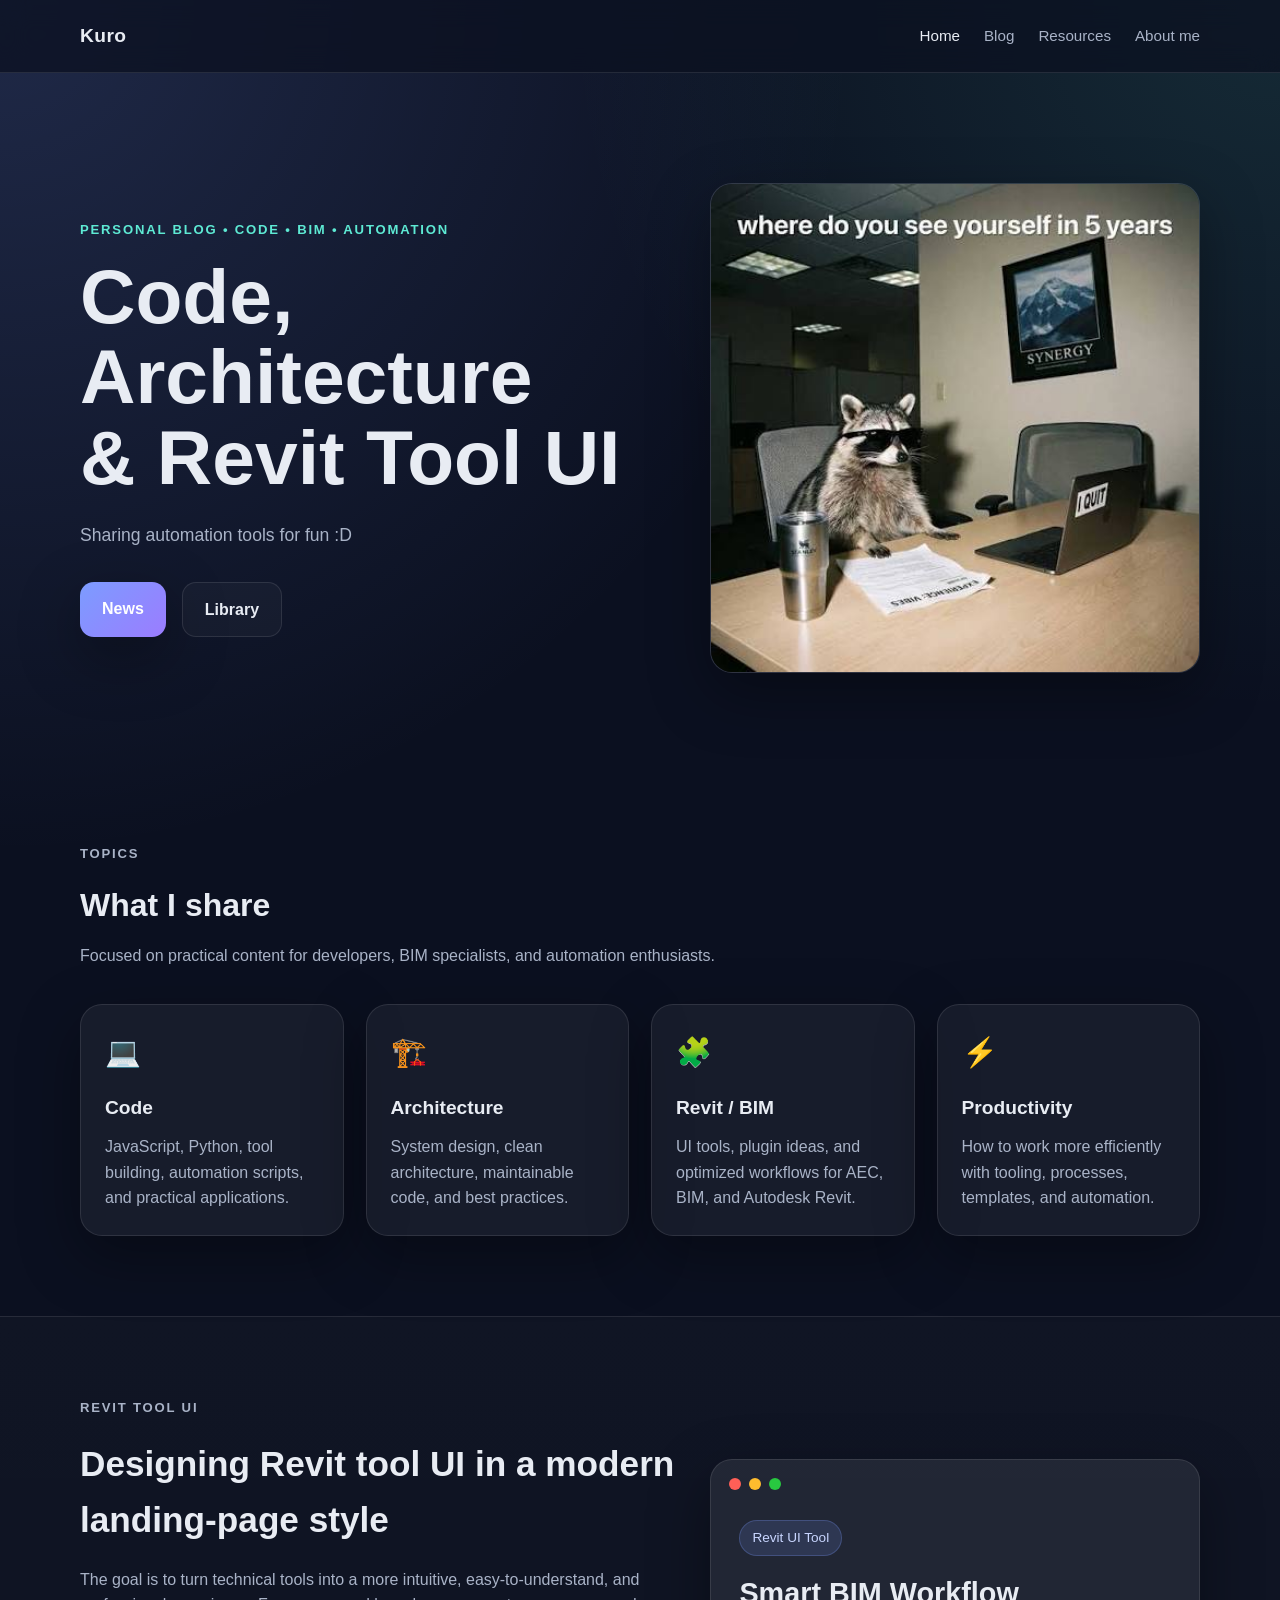
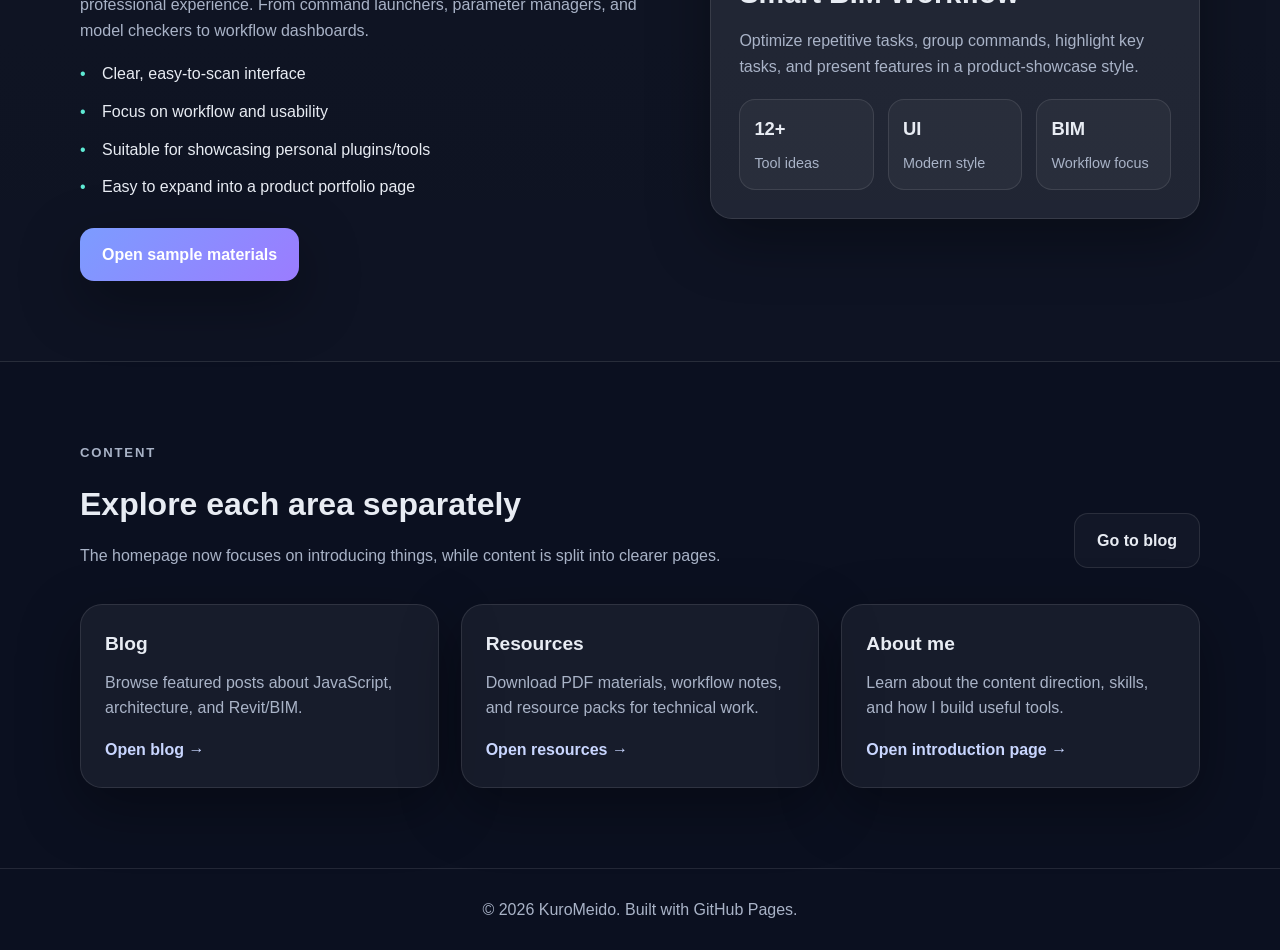
==== index.html @ 46fa1c29 "Update index.html" ====
<!DOCTYPE html>
<html lang="en">
<head>
  <meta charset="UTF-8" />
  <meta name="viewport" content="width=device-width, initial-scale=1.0" />
  <title>KuroMeido | Code, Architecture & Revit Tools</title>
  <meta
    name="description"
    content="Code, architecture, automation."
  />
  <link rel="stylesheet" href="assets/css/base.css" />
  <link rel="stylesheet" href="assets/css/layout.css" />
  <link rel="stylesheet" href="assets/css/components.css" />
  <link rel="stylesheet" href="assets/css/pages.css" />
</head>
<body data-page="home">
  <header class="site-header">
    <div class="container nav">
      <a class="brand" href="index.html">Kuro</a>
      <nav class="menu" aria-label="Main navigation">
        <a class="is-active" href="index.html">Home</a>
        <a href="blog.html">Blog</a>
        <a href="resources.html">Resources</a>
        <a href="about.html">About me</a>
      </nav>
    </div>
  </header>

  <main>
    <section class="hero">
      <div class="container hero-layout">
        <div class="hero-content">
          <p class="eyebrow">PERSONAL BLOG • CODE • BIM • AUTOMATION</p>
          <h1>Code, Architecture<br />& Revit Tool UI</h1>
          <p class="hero-text">
            Sharing automation tools for fun :D
          </p>
          <div class="hero-actions">
            <a href="blog.html" class="btn btn-primary">News</a>
            <a href="resources.html" class="btn btn-secondary">Library</a>
          </div>
        </div>
        <div class="hero-media card">
          <img
            src="assets/images/Raccon.jpg"
            alt="Illustration of a modern interface for a blog and Revit tools"
          />
        </div>
      </div>
    </section>

    <section class="section">
      <div class="container">
        <div class="section-heading">
          <p class="section-tag">TOPICS</p>
          <h2>What I share</h2>
          <p>
            Focused on practical content for developers, BIM specialists, and automation enthusiasts.
          </p>
        </div>

        <div class="card-grid">
          <article class="card">
            <span class="card-icon">💻</span>
            <h3>Code</h3>
            <p>JavaScript, Python, tool building, automation scripts, and practical applications.</p>
          </article>

          <article class="card">
            <span class="card-icon">🏗️</span>
            <h3>Architecture</h3>
            <p>System design, clean architecture, maintainable code, and best practices.</p>
          </article>

          <article class="card">
            <span class="card-icon">🧩</span>
            <h3>Revit / BIM</h3>
            <p>UI tools, plugin ideas, and optimized workflows for AEC, BIM, and Autodesk Revit.</p>
          </article>

          <article class="card">
            <span class="card-icon">⚡</span>
            <h3>Productivity</h3>
            <p>How to work more efficiently with tooling, processes, templates, and automation.</p>
          </article>
        </div>
      </div>
    </section>

    <section class="section alt-section">
      <div class="container feature">
        <div class="feature-text">
          <p class="section-tag">REVIT TOOL UI</p>
          <h2>Designing Revit tool UI in a modern landing-page style</h2>
          <p>
            The goal is to turn technical tools into a more intuitive,
            easy-to-understand, and professional experience. From command launchers,
            parameter managers, and model checkers to workflow dashboards.
          </p>
          <ul class="feature-list">
            <li>Clear, easy-to-scan interface</li>
            <li>Focus on workflow and usability</li>
            <li>Suitable for showcasing personal plugins/tools</li>
            <li>Easy to expand into a product portfolio page</li>
          </ul>
          <a href="resources.html" class="btn btn-primary">Open sample materials</a>
        </div>

        <div class="feature-panel">
          <div class="panel-card">
            <div class="panel-top">
              <span class="dot red"></span>
              <span class="dot yellow"></span>
              <span class="dot green"></span>
            </div>
            <div class="panel-body">
              <div class="mini-badge">Revit UI Tool</div>
              <h3>Smart BIM Workflow</h3>
              <p>
                Optimize repetitive tasks, group commands, highlight key tasks, and
                present features in a product-showcase style.
              </p>
              <div class="mini-stats">
                <div>
                  <strong>12+</strong>
                  <span>Tool ideas</span>
                </div>
                <div>
                  <strong>UI</strong>
                  <span>Modern style</span>
                </div>
                <div>
                  <strong>BIM</strong>
                  <span>Workflow focus</span>
                </div>
              </div>
            </div>
          </div>
        </div>
      </div>
    </section>

    <section class="section">
      <div class="container">
        <div class="section-heading section-heading-inline">
          <div>
            <p class="section-tag">CONTENT</p>
            <h2>Explore each area separately</h2>
            <p>The homepage now focuses on introducing things, while content is split into clearer pages.</p>
          </div>
          <a href="blog.html" class="btn btn-secondary">Go to blog</a>
        </div>

        <div class="split-grid">
          <article class="card split-card">
            <h3>Blog</h3>
            <p>Browse featured posts about JavaScript, architecture, and Revit/BIM.</p>
            <a href="blog.html">Open blog →</a>
          </article>
          <article class="card split-card">
            <h3>Resources</h3>
            <p>Download PDF materials, workflow notes, and resource packs for technical work.</p>
            <a href="resources.html">Open resources →</a>
          </article>
          <article class="card split-card">
            <h3>About me</h3>
            <p>Learn about the content direction, skills, and how I build useful tools.</p>
            <a href="about.html">Open introduction page →</a>
          </article>
        </div>
      </div>
    </section>
  </main>

  <footer class="site-footer">
    <div class="container footer-content">
      <p>© <span data-current-year>2026</span> KuroMeido. Built with GitHub Pages.</p>
    </div>
  </footer>

  <script src="assets/js/data.js"></script>
  <script src="assets/js/main.js"></script>
</body>
</html>
---- assets/css/base.css ----
:root {
  --bg: #0b1020;
  --bg-soft: #121a2f;
  --panel: rgba(255, 255, 255, 0.05);
  --panel-strong: rgba(255, 255, 255, 0.08);
  --text: #e8ecf3;
  --muted: #a9b3c7;
  --line: rgba(255, 255, 255, 0.1);
  --brand: #7c9cff;
  --brand-2: #5eead4;
  --shadow: 0 20px 60px rgba(0, 0, 0, 0.35);
}

* {
  margin: 0;
  padding: 0;
  box-sizing: border-box;
}

html {
  scroll-behavior: smooth;
}

body {
  font-family: Inter, Arial, sans-serif;
  background:
    radial-gradient(circle at top left, rgba(124, 156, 255, 0.18), transparent 30%),
    radial-gradient(circle at top right, rgba(94, 234, 212, 0.12), transparent 25%),
    var(--bg);
  color: var(--text);
  line-height: 1.6;
}

a {
  color: inherit;
  text-decoration: none;
}

img {
  max-width: 100%;
  display: block;
}

button,
input,
textarea,
select {
  font: inherit;
}
---- assets/css/layout.css ----
.container {
  width: min(1120px, calc(100% - 40px));
  margin: 0 auto;
}

.narrow {
  max-width: 780px;
}

.site-header {
  position: sticky;
  top: 0;
  z-index: 10;
  backdrop-filter: blur(14px);
  background: rgba(11, 16, 32, 0.75);
  border-bottom: 1px solid var(--line);
}

.nav {
  display: flex;
  justify-content: space-between;
  align-items: center;
  min-height: 72px;
}

.menu {
  display: flex;
  gap: 24px;
  flex-wrap: wrap;
}

.section,
.page-hero {
  padding: 80px 0;
}

.section-heading {
  max-width: 700px;
  margin-bottom: 36px;
}

.section-heading-inline {
  display: flex;
  justify-content: space-between;
  align-items: end;
  gap: 24px;
  max-width: none;
}

.card-grid,
.post-grid,
.resource-grid,
.split-grid,
.about-grid {
  display: grid;
  gap: 22px;
}

.card-grid {
  grid-template-columns: repeat(4, 1fr);
}

.post-grid {
  grid-template-columns: repeat(3, 1fr);
}

.resource-grid,
.split-grid {
  grid-template-columns: repeat(3, 1fr);
}

.site-footer {
  border-top: 1px solid var(--line);
  padding: 28px 0;
  color: var(--muted);
}

.footer-content {
  text-align: center;
}

@media (max-width: 980px) {
  .card-grid,
  .resource-grid,
  .split-grid,
  .about-grid {
    grid-template-columns: repeat(2, 1fr);
  }

  .post-grid,
  .hero-layout,
  .feature,
  .about-layout {
    grid-template-columns: 1fr;
  }

  .section-heading-inline {
    align-items: start;
    flex-direction: column;
  }

  .hero {
    padding-top: 90px;
  }
}

@media (max-width: 640px) {
  .nav {
    flex-direction: column;
    justify-content: center;
    padding: 14px 0;
    gap: 12px;
  }

  .menu {
    justify-content: center;
    gap: 14px;
  }

  .card-grid,
  .post-grid,
  .resource-grid,
  .split-grid,
  .about-grid {
    grid-template-columns: 1fr;
  }

  .section,
  .page-hero {
    padding: 64px 0;
  }
}
---- assets/css/components.css ----
.brand {
  font-size: 1.2rem;
  font-weight: 800;
  letter-spacing: 0.4px;
}

.menu a {
  color: var(--muted);
  font-size: 0.95rem;
  transition: 0.25s ease;
}

.menu a:hover,
.menu a.is-active {
  color: var(--text);
}

.eyebrow,
.section-tag {
  color: var(--brand-2);
  font-size: 0.82rem;
  font-weight: 700;
  letter-spacing: 1.8px;
  margin-bottom: 16px;
}

.btn {
  display: inline-block;
  padding: 14px 22px;
  border-radius: 14px;
  font-weight: 700;
  transition: transform 0.2s ease, opacity 0.2s ease, background 0.2s ease;
}

.btn:hover {
  transform: translateY(-2px);
}

.btn-primary {
  background: linear-gradient(135deg, var(--brand), #9b7cff);
  color: white;
  box-shadow: var(--shadow);
}

.btn-secondary {
  border: 1px solid var(--line);
  background: rgba(255, 255, 255, 0.03);
  color: var(--text);
}

.card,
.post-card,
.panel-card,
.about-box,
.resource-card {
  background: var(--panel);
  border: 1px solid var(--line);
  border-radius: 22px;
  box-shadow: var(--shadow);
}

.card,
.post-card,
.resource-card {
  padding: 24px;
}

.card-icon {
  font-size: 1.8rem;
  display: inline-block;
  margin-bottom: 18px;
}

.card h3,
.post-card h3,
.resource-card h3 {
  margin-bottom: 10px;
  font-size: 1.2rem;
}

.card p,
.post-card p,
.resource-card p {
  color: var(--muted);
}

.post-card a,
.split-card a,
.resource-card a {
  color: #c9d6ff;
  font-weight: 700;
}
---- assets/css/pages.css ----
.hero {
  padding: 110px 0 90px;
}

.hero-layout,
.feature,
.about-layout {
  display: grid;
  grid-template-columns: 1.1fr 0.9fr;
  gap: 32px;
  align-items: center;
}

.hero-content {
  max-width: 780px;
}

.hero h1,
.page-hero h1 {
  font-size: clamp(2.6rem, 6vw, 4.8rem);
  line-height: 1.05;
  margin-bottom: 24px;
}

.hero-text,
.page-hero p {
  font-size: 1.1rem;
  color: var(--muted);
  max-width: 700px;
}

.hero-actions {
  display: flex;
  gap: 16px;
  flex-wrap: wrap;
  margin-top: 32px;
}

.hero-media {
  overflow: hidden;
  padding: 0;
}

.hero-media img {
  width: 100%;
  min-height: 100%;
  object-fit: cover;
}

.section-heading h2,
.about-box h2 {
  font-size: 2rem;
  margin-bottom: 12px;
}

.section-heading p {
  color: var(--muted);
}

.alt-section {
  background: linear-gradient(180deg, rgba(255,255,255,0.02), rgba(255,255,255,0.01));
  border-top: 1px solid var(--line);
  border-bottom: 1px solid var(--line);
}

.feature-text h2 {
  font-size: 2.2rem;
  margin-bottom: 18px;
}

.feature-text p {
  color: var(--muted);
  margin-bottom: 18px;
}

.feature-list {
  list-style: none;
  margin-bottom: 28px;
}

.feature-list li {
  margin-bottom: 12px;
  color: var(--text);
  position: relative;
  padding-left: 22px;
}

.feature-list li::before {
  content: "•";
  color: var(--brand-2);
  position: absolute;
  left: 0;
}

.panel-card {
  padding: 18px;
  background: var(--panel-strong);
}

.panel-top {
  display: flex;
  gap: 8px;
  margin-bottom: 20px;
}

.dot {
  width: 12px;
  height: 12px;
  border-radius: 50%;
  display: inline-block;
}

.red { background: #ff5f57; }
.yellow { background: #febc2e; }
.green { background: #28c840; }

.panel-body {
  padding: 10px;
}

.mini-badge {
  display: inline-block;
  margin-bottom: 14px;
  padding: 6px 12px;
  border-radius: 999px;
  background: rgba(124, 156, 255, 0.15);
  color: #c9d6ff;
  font-size: 0.85rem;
  border: 1px solid rgba(124, 156, 255, 0.25);
}

.panel-body h3 {
  font-size: 1.8rem;
  margin-bottom: 12px;
}

.panel-body p {
  color: var(--muted);
  margin-bottom: 20px;
}

.mini-stats {
  display: grid;
  grid-template-columns: repeat(3, 1fr);
  gap: 14px;
}

.mini-stats div {
  padding: 14px;
  border-radius: 16px;
  background: rgba(255, 255, 255, 0.04);
  border: 1px solid var(--line);
}

.mini-stats strong {
  display: block;
  font-size: 1.15rem;
  margin-bottom: 6px;
}

.mini-stats span {
  color: var(--muted);
  font-size: 0.9rem;
}

.post-card,
.resource-card {
  display: flex;
  flex-direction: column;
  gap: 12px;
}

.post-card img {
  border-radius: 16px;
  aspect-ratio: 16 / 10;
  object-fit: cover;
}

.post-category,
.resource-type {
  display: inline-block;
  font-size: 0.85rem;
  color: var(--brand-2);
  font-weight: 700;
}

.resource-meta {
  color: var(--muted);
  font-size: 0.95rem;
}

.split-card {
  min-height: 100%;
}

.split-card p {
  margin-bottom: 16px;
}

.about-box {
  padding: 32px;
  text-align: center;
}

.about-box p {
  color: var(--muted);
  max-width: 760px;
  margin: 0 auto;
}

.about-grid {
  grid-template-columns: repeat(3, 1fr);
}

@media (max-width: 640px) {
  .hero h1,
  .page-hero h1 {
    font-size: 2.4rem;
  }

  .btn {
    width: 100%;
    text-align: center;
  }

  .mini-stats {
    grid-template-columns: 1fr;
  }
}
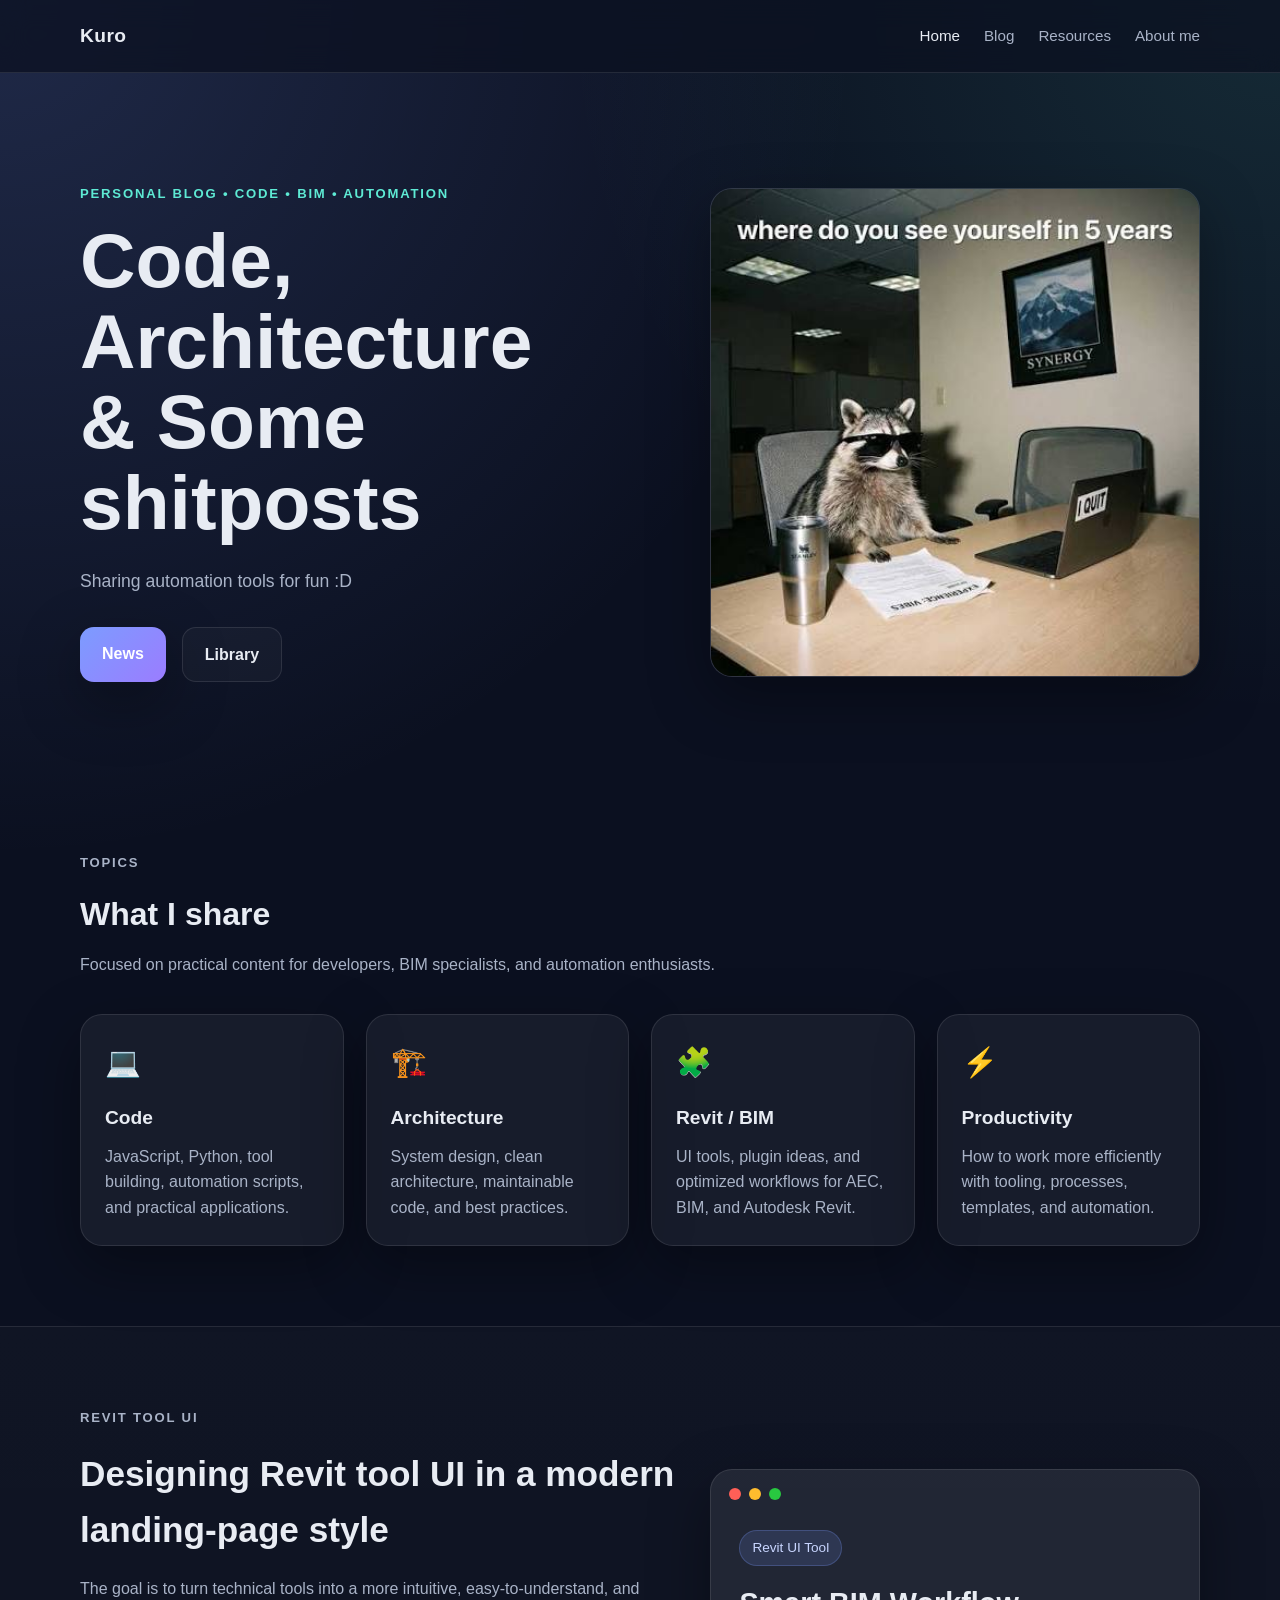
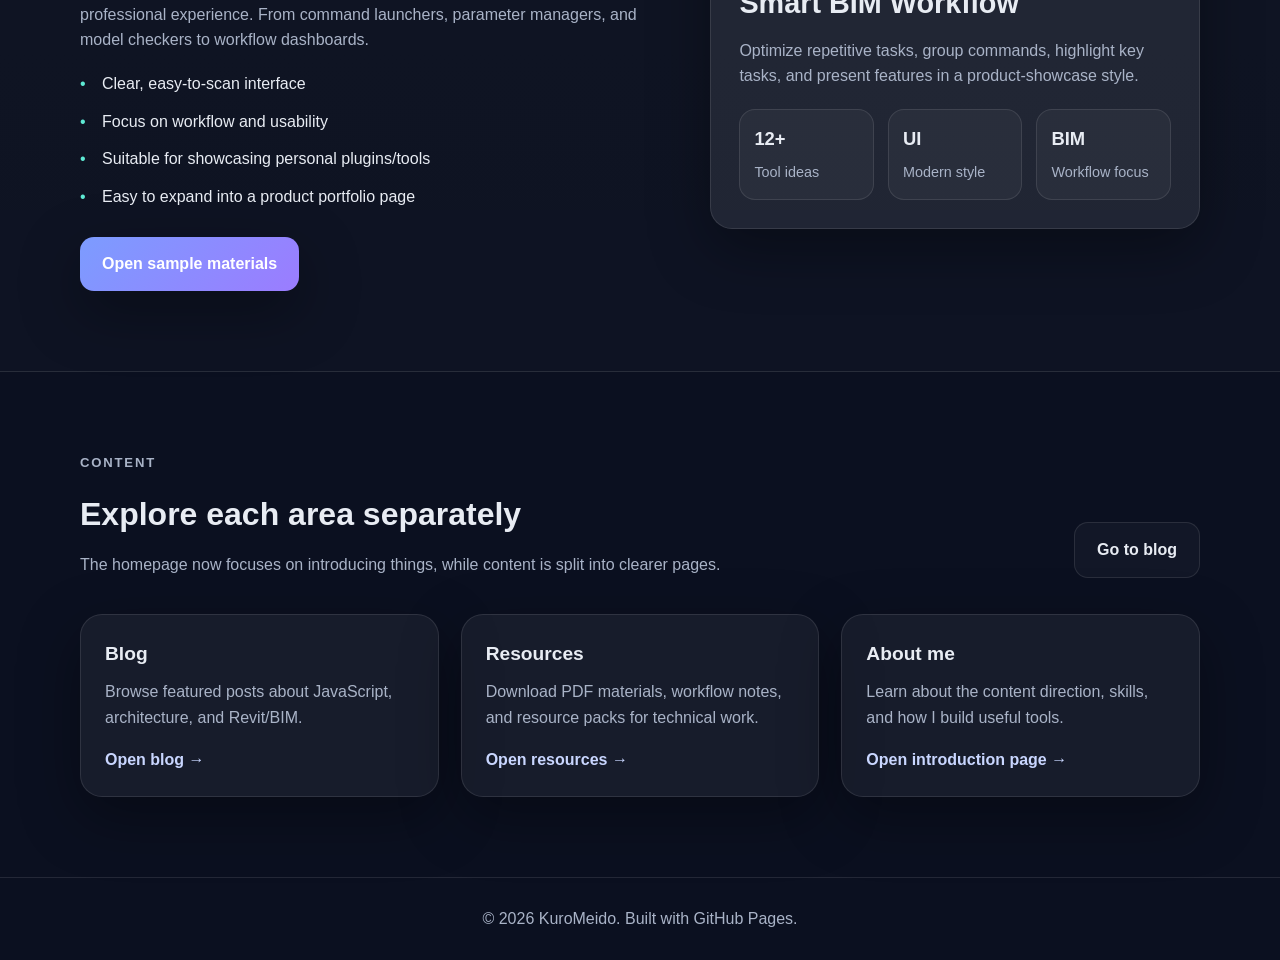
==== commit 824a4f94: "Update index.html" ====
--- a/index.html
+++ b/index.html
@@ -31,7 +31,7 @@
       <div class="container hero-layout">
         <div class="hero-content">
           <p class="eyebrow">PERSONAL BLOG • CODE • BIM • AUTOMATION</p>
-          <h1>Code, Architecture<br />& Revit Tool UI</h1>
+          <h1>Code, Architecture<br />& Some shitposts</h1>
           <p class="hero-text">
             Sharing automation tools for fun :D
           </p>
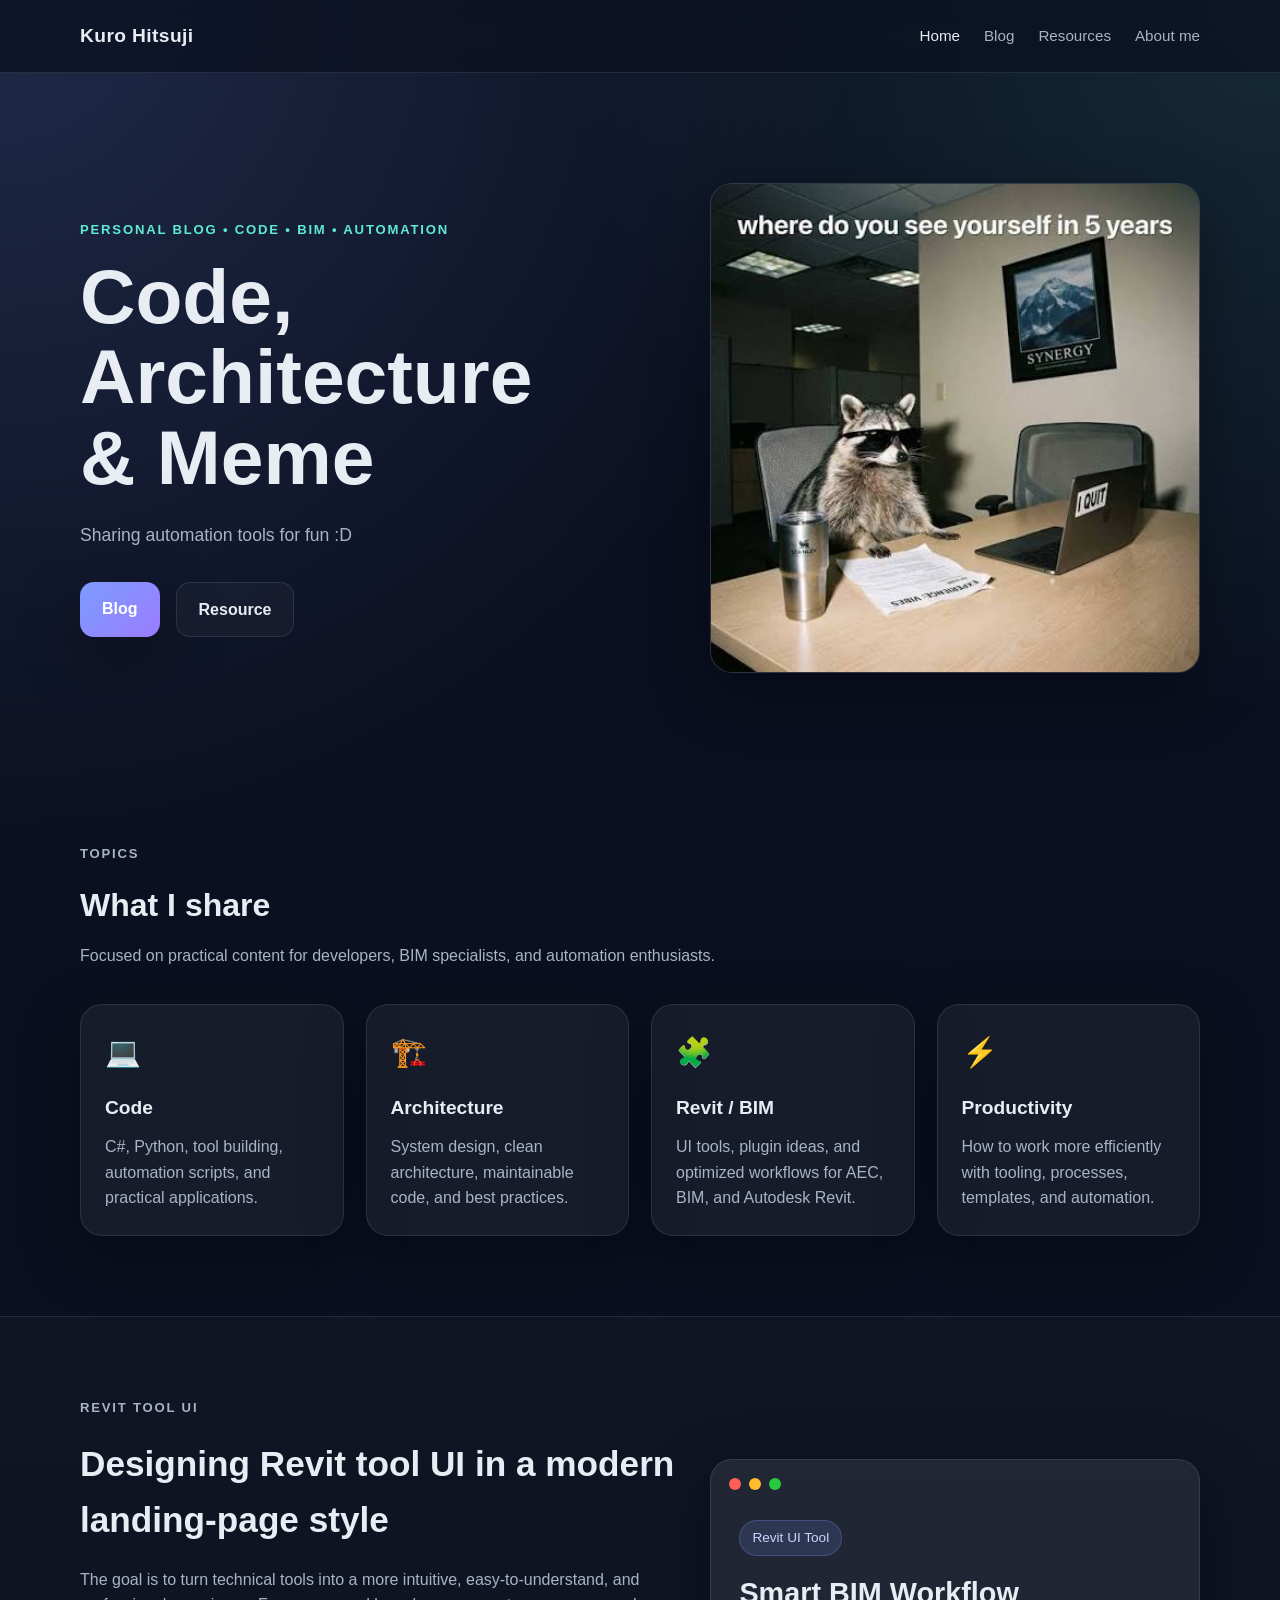
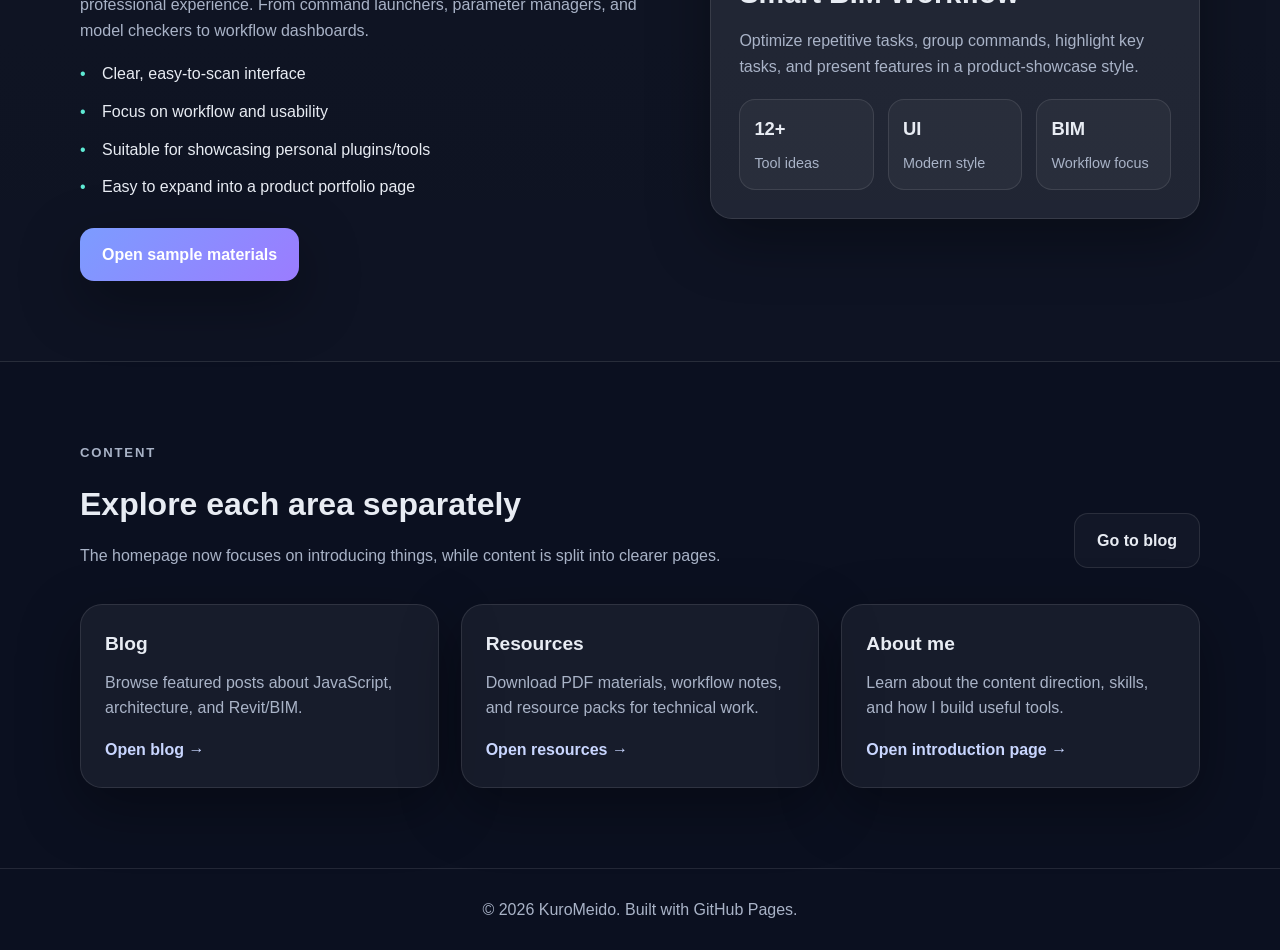
==== commit a00cf5e0: "Update index.html" ====
--- a/index.html
+++ b/index.html
@@ -3,7 +3,7 @@
 <head>
   <meta charset="UTF-8" />
   <meta name="viewport" content="width=device-width, initial-scale=1.0" />
-  <title>KuroMeido | Code, Architecture & Revit Tools</title>
+  <title>KuroHitsuji | Code, Architecture & Revit Tools</title>
   <meta
     name="description"
     content="Code, architecture, automation."
@@ -16,7 +16,7 @@
 <body data-page="home">
   <header class="site-header">
     <div class="container nav">
-      <a class="brand" href="index.html">Kuro</a>
+      <a class="brand" href="index.html">Kuro Hitsuji</a>
       <nav class="menu" aria-label="Main navigation">
         <a class="is-active" href="index.html">Home</a>
         <a href="blog.html">Blog</a>
@@ -31,13 +31,13 @@
       <div class="container hero-layout">
         <div class="hero-content">
           <p class="eyebrow">PERSONAL BLOG • CODE • BIM • AUTOMATION</p>
-          <h1>Code, Architecture<br />& Some shitposts</h1>
+          <h1>Code, Architecture<br />& Meme</h1>
           <p class="hero-text">
             Sharing automation tools for fun :D
           </p>
           <div class="hero-actions">
-            <a href="blog.html" class="btn btn-primary">News</a>
-            <a href="resources.html" class="btn btn-secondary">Library</a>
+            <a href="blog.html" class="btn btn-primary">Blog</a>
+            <a href="resources.html" class="btn btn-secondary">Resource</a>
           </div>
         </div>
         <div class="hero-media card">
@@ -63,7 +63,7 @@
           <article class="card">
             <span class="card-icon">💻</span>
             <h3>Code</h3>
-            <p>JavaScript, Python, tool building, automation scripts, and practical applications.</p>
+            <p>C#, Python, tool building, automation scripts, and practical applications.</p>
           </article>
 
           <article class="card">
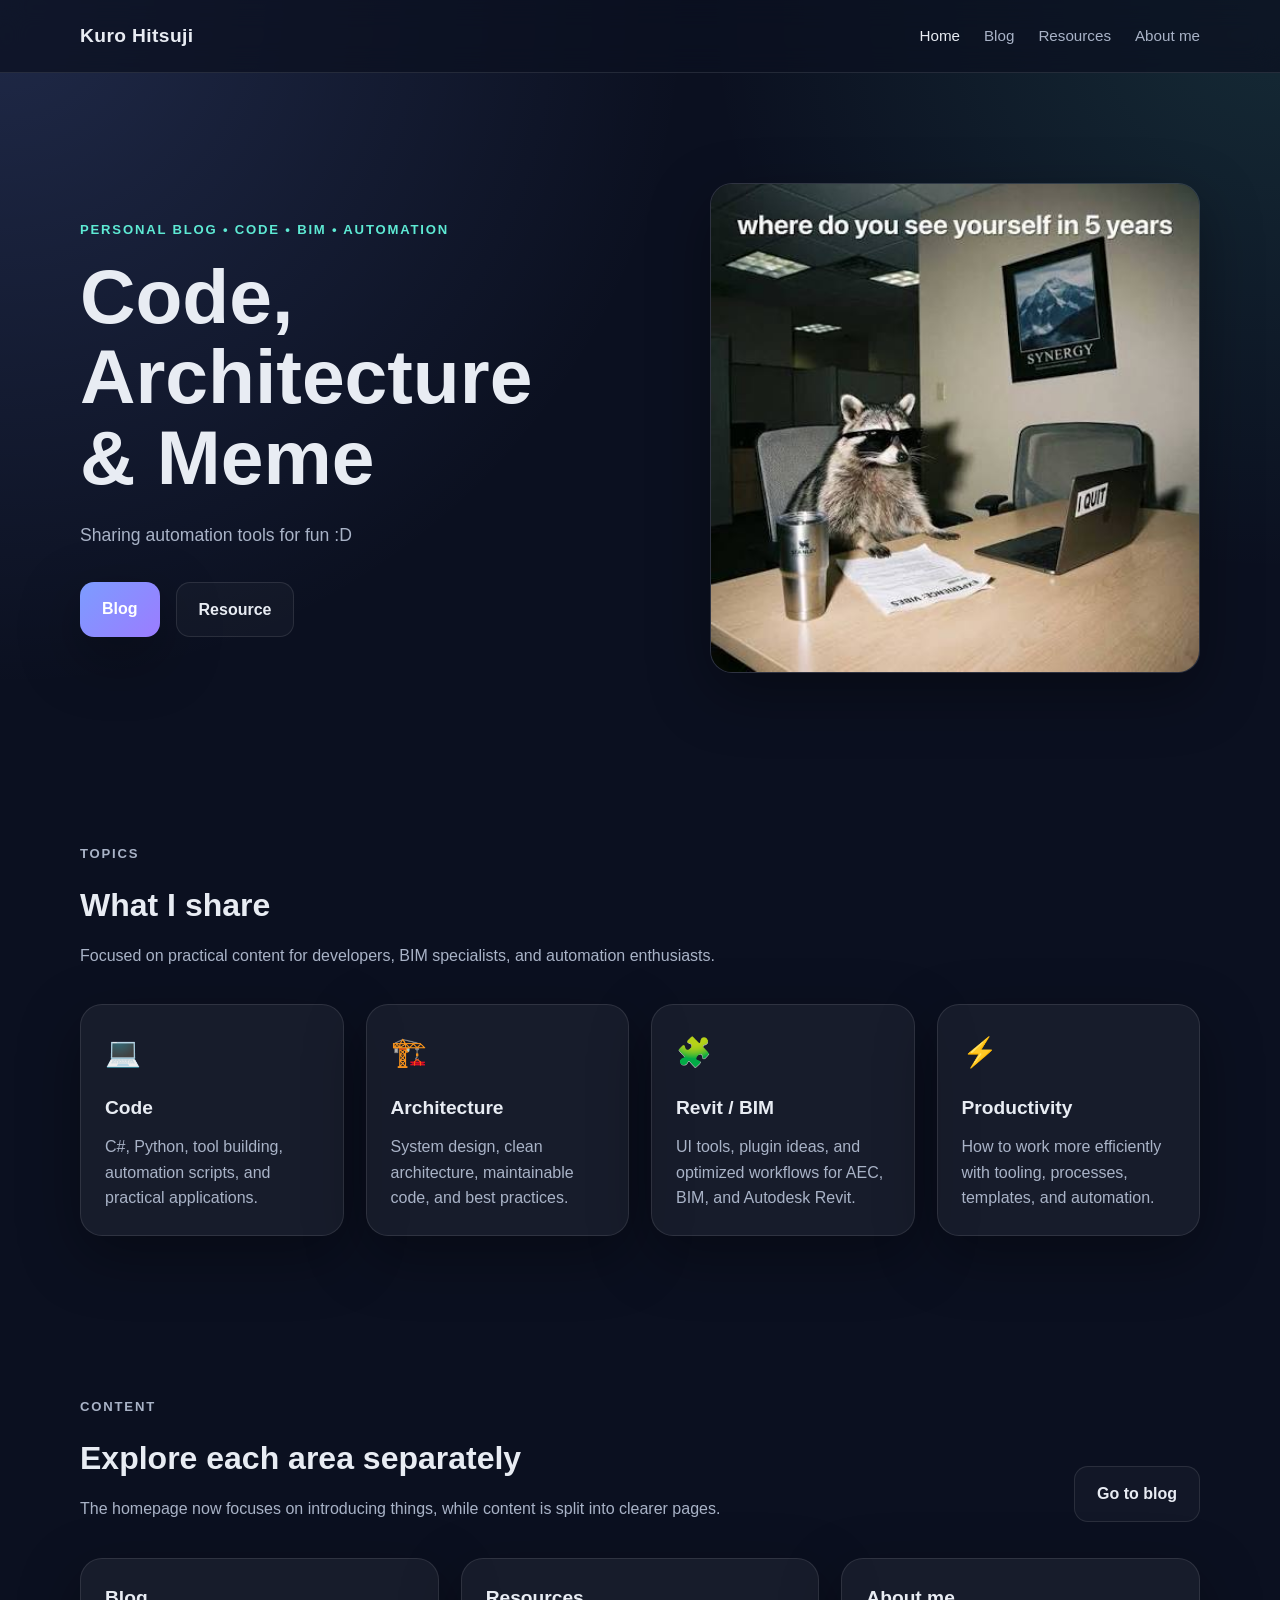
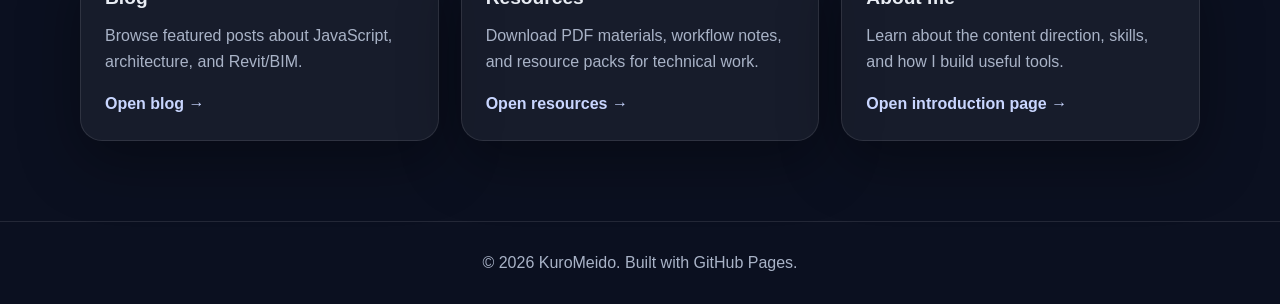
==== commit 495ff748: "Update index.html" ====
--- a/index.html
+++ b/index.html
@@ -87,59 +87,6 @@
       </div>
     </section>
 
-    <section class="section alt-section">
-      <div class="container feature">
-        <div class="feature-text">
-          <p class="section-tag">REVIT TOOL UI</p>
-          <h2>Designing Revit tool UI in a modern landing-page style</h2>
-          <p>
-            The goal is to turn technical tools into a more intuitive,
-            easy-to-understand, and professional experience. From command launchers,
-            parameter managers, and model checkers to workflow dashboards.
-          </p>
-          <ul class="feature-list">
-            <li>Clear, easy-to-scan interface</li>
-            <li>Focus on workflow and usability</li>
-            <li>Suitable for showcasing personal plugins/tools</li>
-            <li>Easy to expand into a product portfolio page</li>
-          </ul>
-          <a href="resources.html" class="btn btn-primary">Open sample materials</a>
-        </div>
-
-        <div class="feature-panel">
-          <div class="panel-card">
-            <div class="panel-top">
-              <span class="dot red"></span>
-              <span class="dot yellow"></span>
-              <span class="dot green"></span>
-            </div>
-            <div class="panel-body">
-              <div class="mini-badge">Revit UI Tool</div>
-              <h3>Smart BIM Workflow</h3>
-              <p>
-                Optimize repetitive tasks, group commands, highlight key tasks, and
-                present features in a product-showcase style.
-              </p>
-              <div class="mini-stats">
-                <div>
-                  <strong>12+</strong>
-                  <span>Tool ideas</span>
-                </div>
-                <div>
-                  <strong>UI</strong>
-                  <span>Modern style</span>
-                </div>
-                <div>
-                  <strong>BIM</strong>
-                  <span>Workflow focus</span>
-                </div>
-              </div>
-            </div>
-          </div>
-        </div>
-      </div>
-    </section>
-
     <section class="section">
       <div class="container">
         <div class="section-heading section-heading-inline">
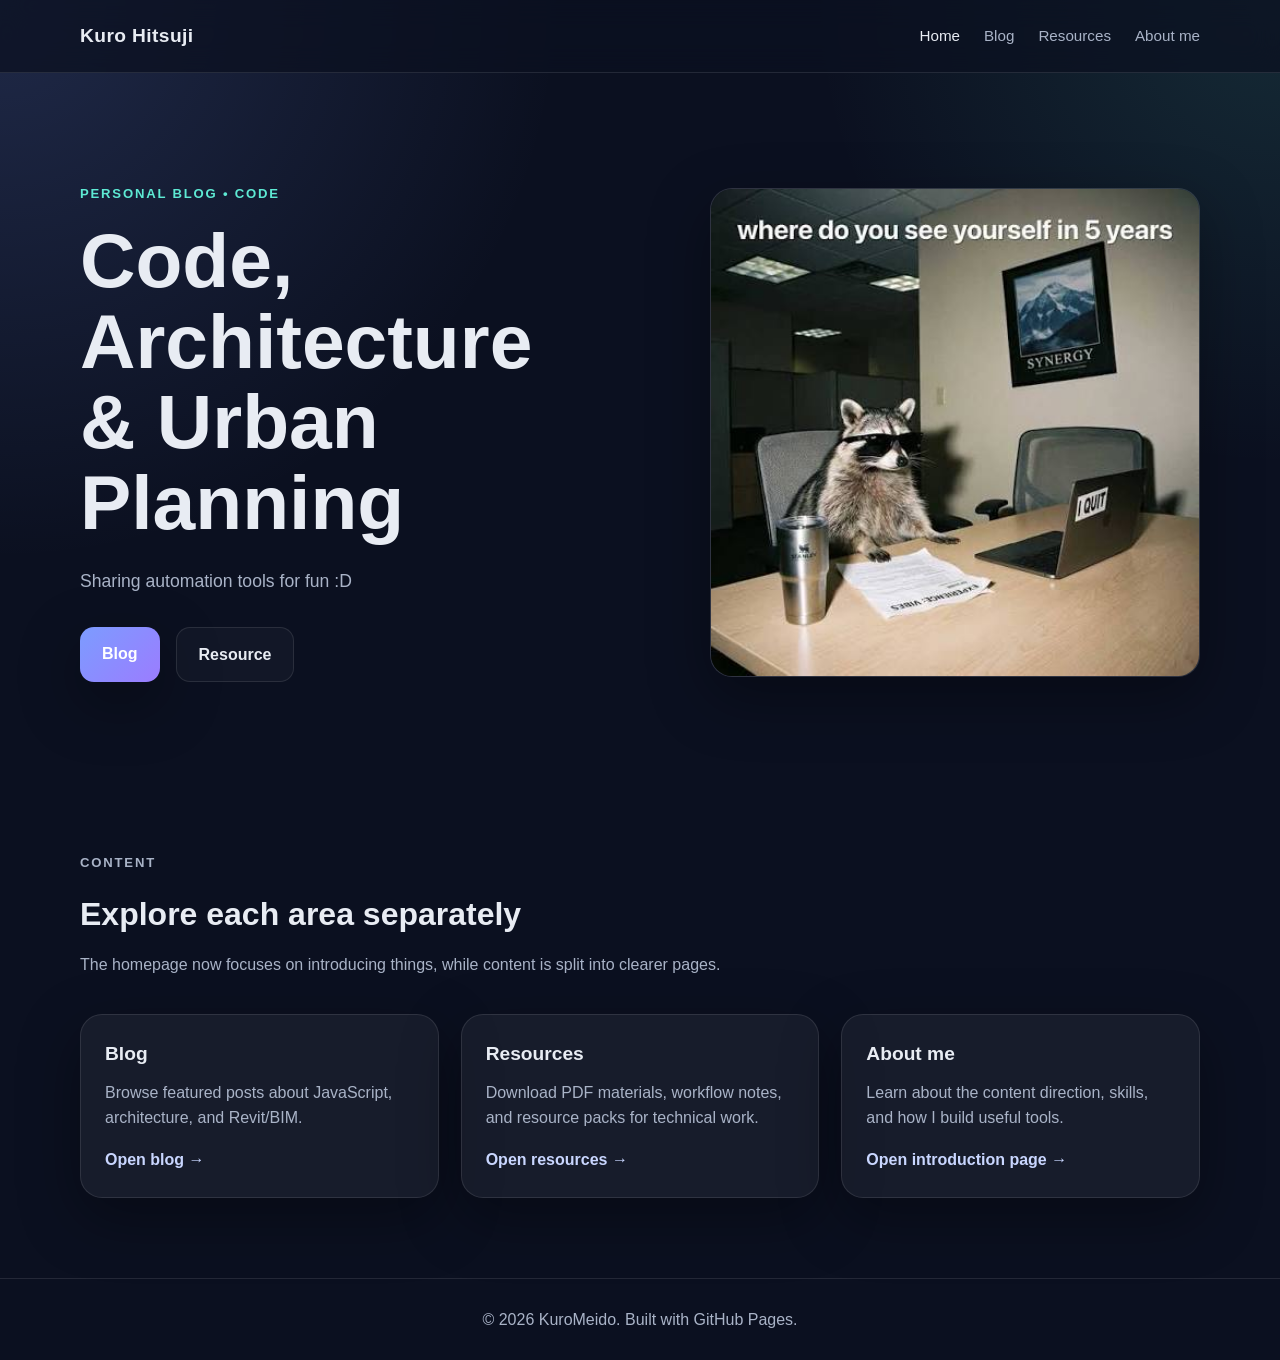
==== commit 745d357c: "huyenntt" ====
--- a/index.html
+++ b/index.html
@@ -30,8 +30,8 @@
     <section class="hero">
       <div class="container hero-layout">
         <div class="hero-content">
-          <p class="eyebrow">PERSONAL BLOG • CODE • BIM • AUTOMATION</p>
-          <h1>Code, Architecture<br />& Meme</h1>
+          <p class="eyebrow">PERSONAL BLOG • CODE </p>
+          <h1>Code, Architecture<br />& Urban Planning</h1>
           <p class="hero-text">
             Sharing automation tools for fun :D
           </p>
@@ -51,51 +51,12 @@
 
     <section class="section">
       <div class="container">
-        <div class="section-heading">
-          <p class="section-tag">TOPICS</p>
-          <h2>What I share</h2>
-          <p>
-            Focused on practical content for developers, BIM specialists, and automation enthusiasts.
-          </p>
-        </div>
-
-        <div class="card-grid">
-          <article class="card">
-            <span class="card-icon">💻</span>
-            <h3>Code</h3>
-            <p>C#, Python, tool building, automation scripts, and practical applications.</p>
-          </article>
-
-          <article class="card">
-            <span class="card-icon">🏗️</span>
-            <h3>Architecture</h3>
-            <p>System design, clean architecture, maintainable code, and best practices.</p>
-          </article>
-
-          <article class="card">
-            <span class="card-icon">🧩</span>
-            <h3>Revit / BIM</h3>
-            <p>UI tools, plugin ideas, and optimized workflows for AEC, BIM, and Autodesk Revit.</p>
-          </article>
-
-          <article class="card">
-            <span class="card-icon">⚡</span>
-            <h3>Productivity</h3>
-            <p>How to work more efficiently with tooling, processes, templates, and automation.</p>
-          </article>
-        </div>
-      </div>
-    </section>
-
-    <section class="section">
-      <div class="container">
         <div class="section-heading section-heading-inline">
           <div>
             <p class="section-tag">CONTENT</p>
             <h2>Explore each area separately</h2>
             <p>The homepage now focuses on introducing things, while content is split into clearer pages.</p>
           </div>
-          <a href="blog.html" class="btn btn-secondary">Go to blog</a>
         </div>
 
         <div class="split-grid">
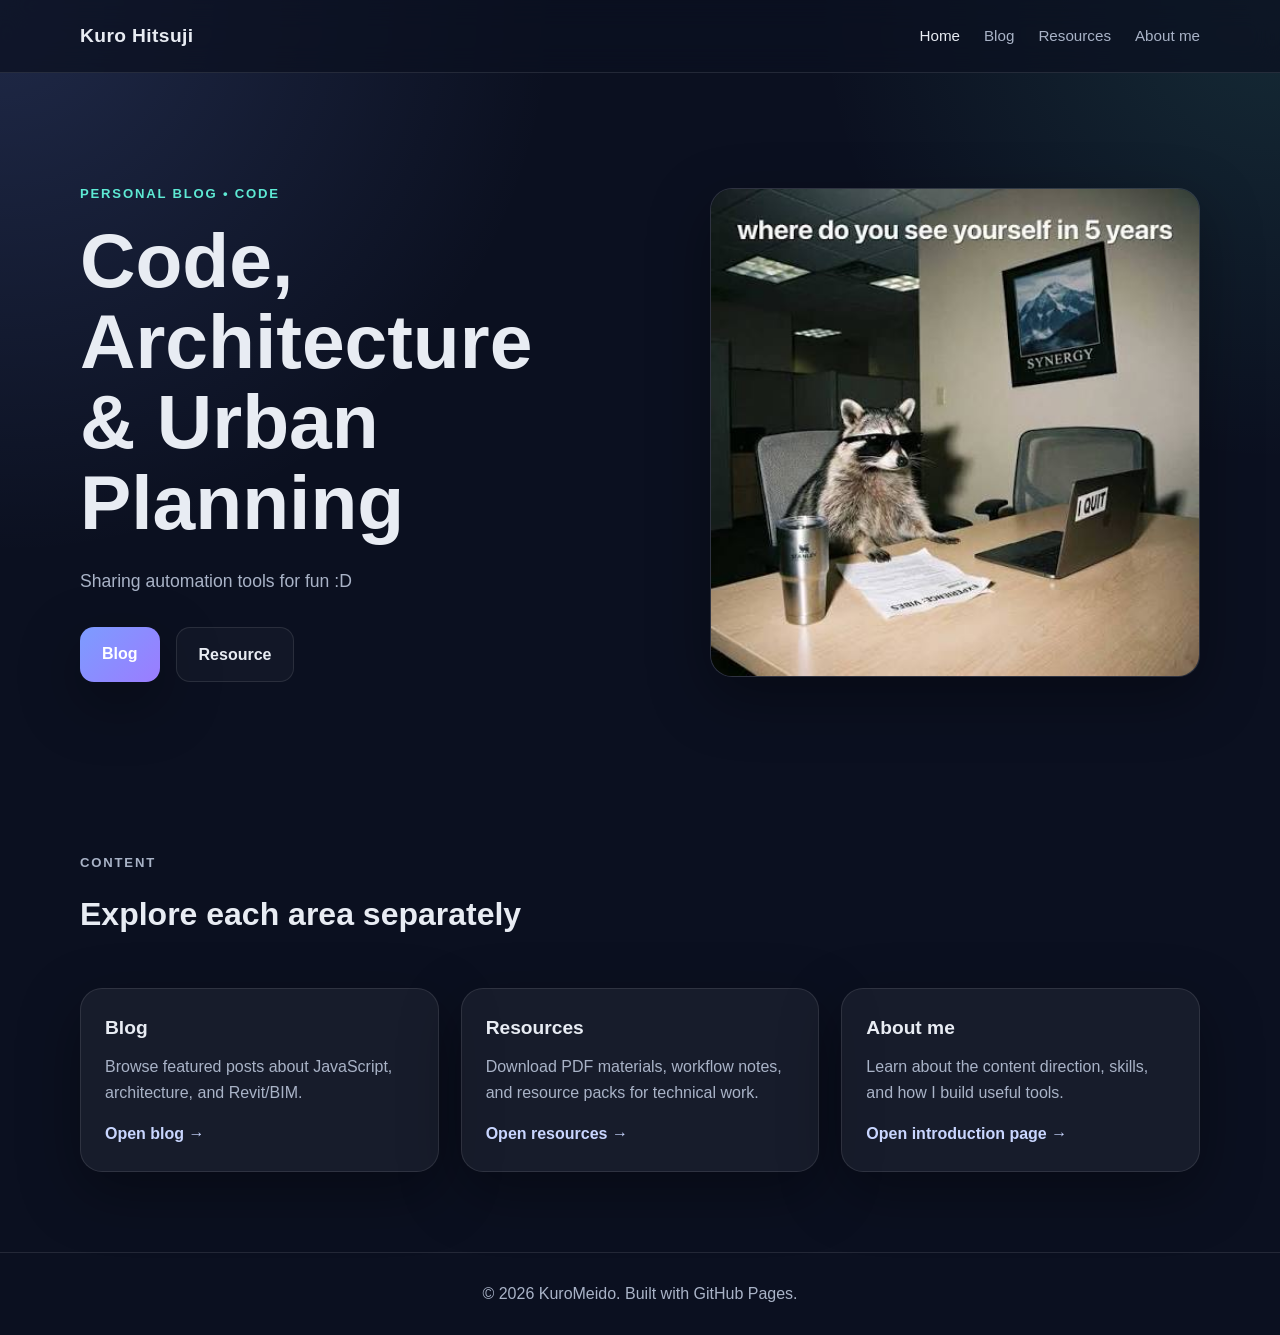
==== commit e2e36613: "huyenntt" ====
--- a/index.html
+++ b/index.html
@@ -55,7 +55,6 @@
           <div>
             <p class="section-tag">CONTENT</p>
             <h2>Explore each area separately</h2>
-            <p>The homepage now focuses on introducing things, while content is split into clearer pages.</p>
           </div>
         </div>
 
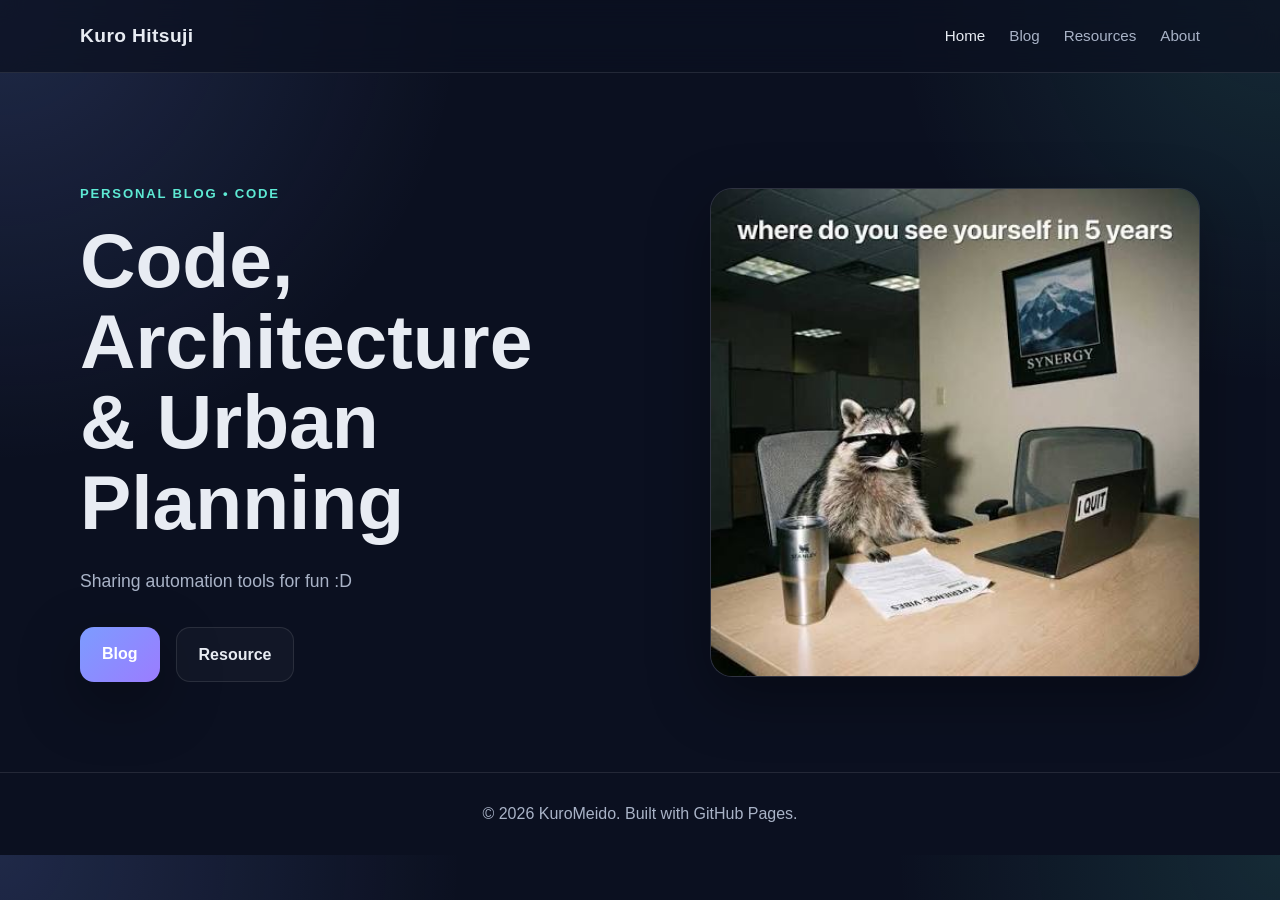
==== commit 5665df7d: "huyenntt" ====
--- a/index.html
+++ b/index.html
@@ -21,7 +21,7 @@
         <a class="is-active" href="index.html">Home</a>
         <a href="blog.html">Blog</a>
         <a href="resources.html">Resources</a>
-        <a href="about.html">About me</a>
+        <a href="about.html">About</a>
       </nav>
     </div>
   </header>
@@ -49,34 +49,6 @@
       </div>
     </section>
 
-    <section class="section">
-      <div class="container">
-        <div class="section-heading section-heading-inline">
-          <div>
-            <p class="section-tag">CONTENT</p>
-            <h2>Explore each area separately</h2>
-          </div>
-        </div>
-
-        <div class="split-grid">
-          <article class="card split-card">
-            <h3>Blog</h3>
-            <p>Browse featured posts about JavaScript, architecture, and Revit/BIM.</p>
-            <a href="blog.html">Open blog →</a>
-          </article>
-          <article class="card split-card">
-            <h3>Resources</h3>
-            <p>Download PDF materials, workflow notes, and resource packs for technical work.</p>
-            <a href="resources.html">Open resources →</a>
-          </article>
-          <article class="card split-card">
-            <h3>About me</h3>
-            <p>Learn about the content direction, skills, and how I build useful tools.</p>
-            <a href="about.html">Open introduction page →</a>
-          </article>
-        </div>
-      </div>
-    </section>
   </main>
 
   <footer class="site-footer">
--- a/assets/css/pages.css
+++ b/assets/css/pages.css
@@ -212,6 +212,26 @@
   grid-template-columns: repeat(3, 1fr);
 }
 
+.blog-search-wrap {
+  margin-bottom: 20px;
+}
+
+.blog-search-label {
+  display: block;
+  margin-bottom: 8px;
+  font-weight: 600;
+}
+
+.blog-search-input {
+  width: 100%;
+  max-width: 560px;
+  padding: 10px 14px;
+  border: 1px solid var(--line);
+  border-radius: 10px;
+  background: var(--panel);
+  color: var(--text);
+}
+
 @media (max-width: 640px) {
   .hero h1,
   .page-hero h1 {
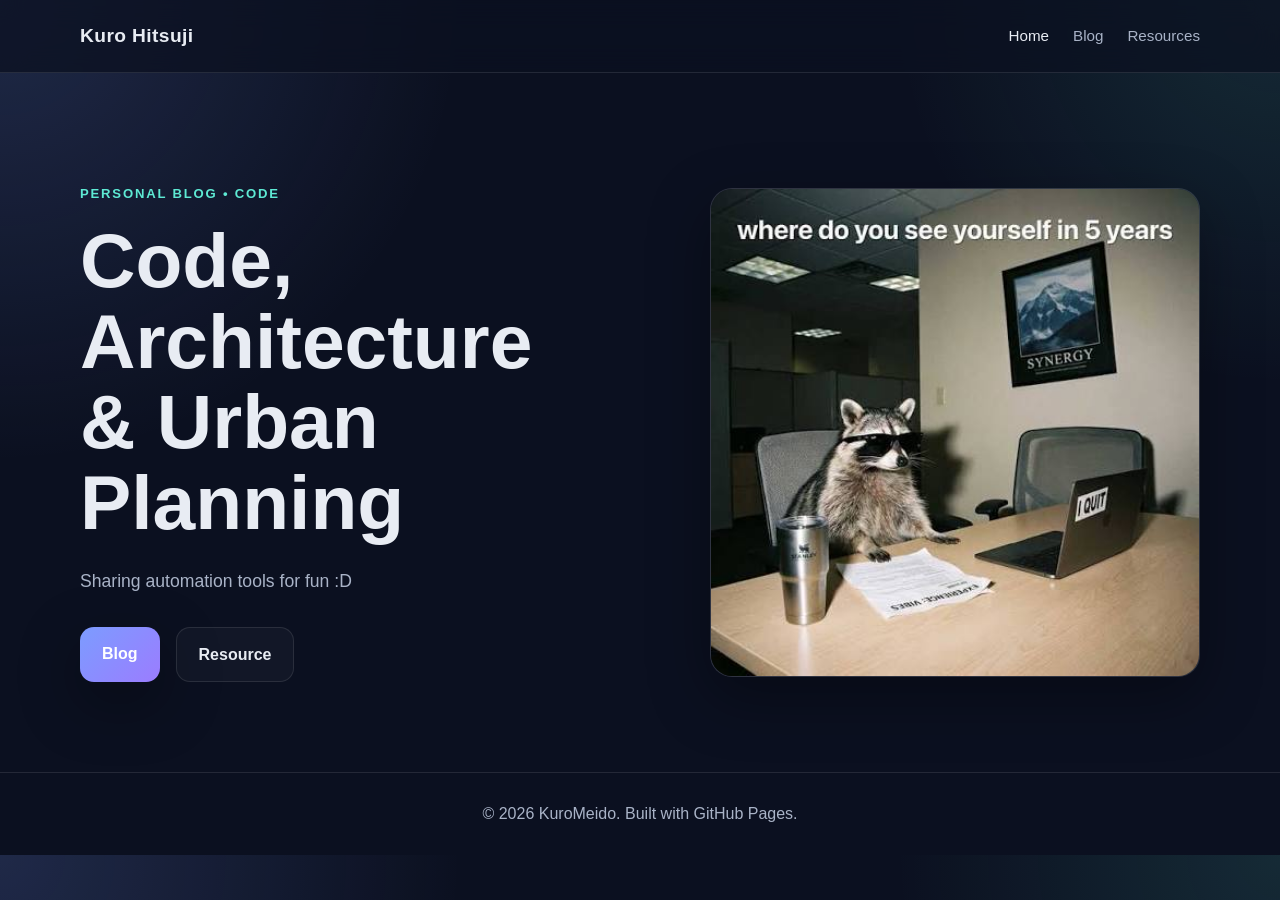
==== commit 3fa6380b: "update header" ====
--- a/index.html
+++ b/index.html
@@ -14,17 +14,9 @@
   <link rel="stylesheet" href="assets/css/pages.css" />
 </head>
 <body data-page="home">
-  <header class="site-header">
-    <div class="container nav">
-      <a class="brand" href="index.html">Kuro Hitsuji</a>
-      <nav class="menu" aria-label="Main navigation">
-        <a class="is-active" href="index.html">Home</a>
-        <a href="blog.html">Blog</a>
-        <a href="resources.html">Resources</a>
-        <a href="about.html">About</a>
-      </nav>
-    </div>
-  </header>
+    <header id="site-header" class="site-header">
+
+    </header>
 
   <main>
     <section class="hero">
@@ -58,6 +50,7 @@
   </footer>
 
   <script src="assets/js/data.js"></script>
+  <script src="assets/js/header.js"></script>
   <script src="assets/js/main.js"></script>
 </body>
 </html>
